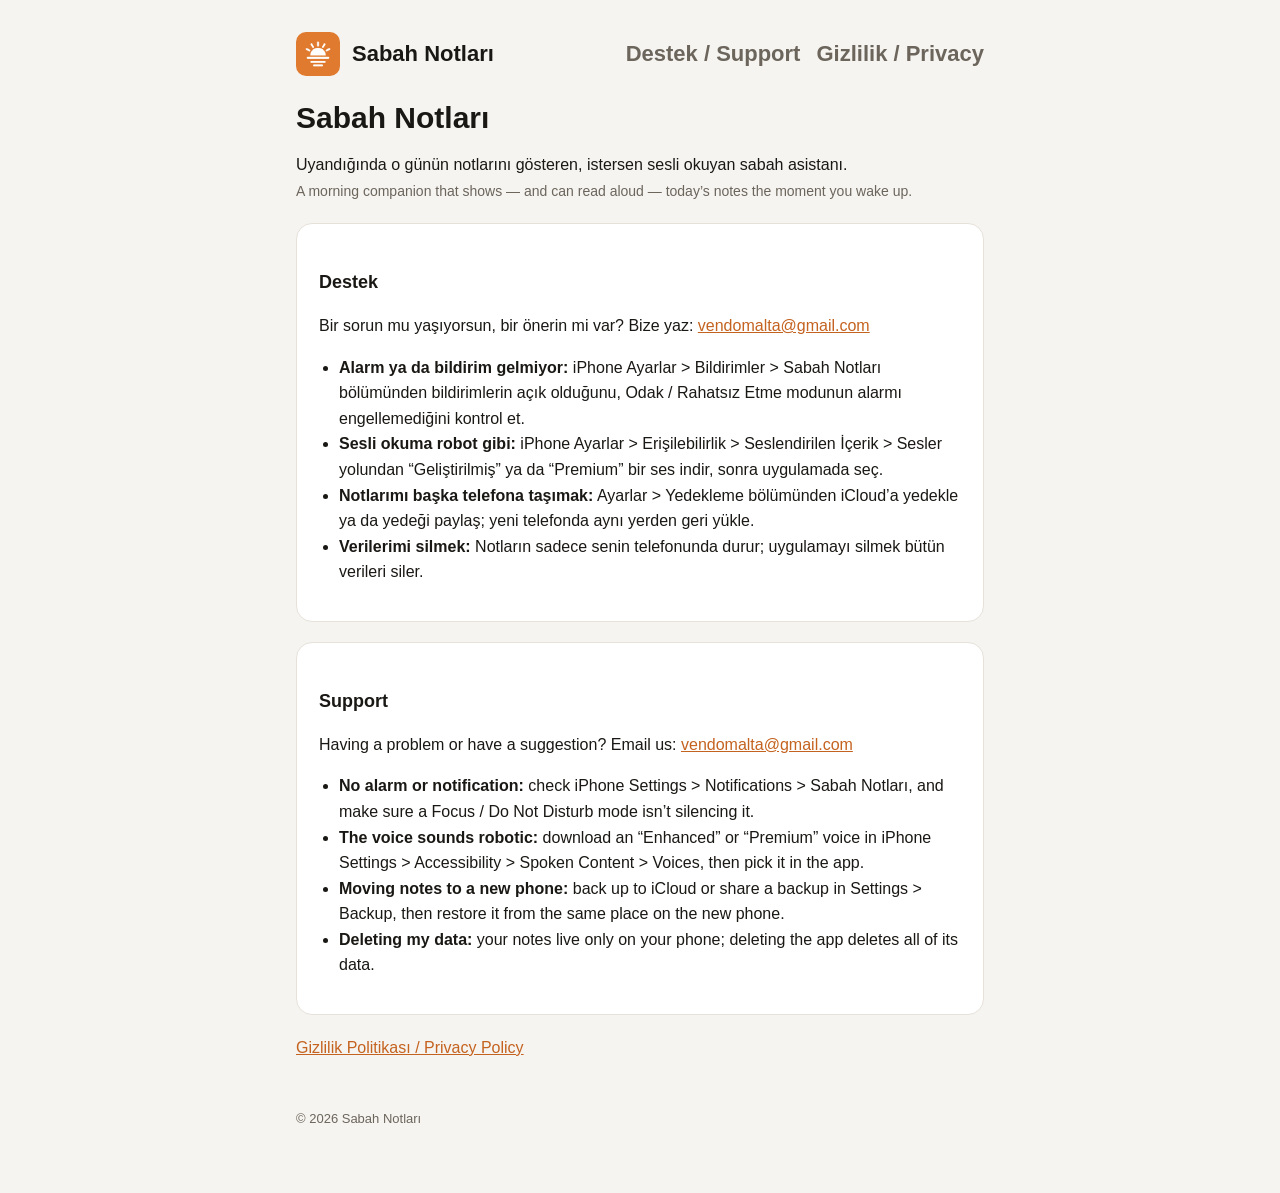
==== index.html @ 76b78f14 "Sabah Notları destek ve gizlilik sayfası Co-Authored-By: Claude Opus 5.5 <noreply@anthropic.com>" ====
<!doctype html>
<html lang="tr">
<head>
<meta charset="utf-8">
<meta name="viewport" content="width=device-width, initial-scale=1">
<title>Sabah Notları – Destek / Support</title>
<link rel="icon" href="favicon.png">
<link rel="stylesheet" href="style.css">
</head>
<body>
<div class="wrap">
  <header>
    <img src="logo.png" alt="">
    <a href="./">Sabah Notları</a>
    <nav><a href="./">Destek / Support</a><a href="privacy.html">Gizlilik / Privacy</a></nav>
  </header>

  <h1>Sabah Notları</h1>
  <p>Uyandığında o günün notlarını gösteren, istersen sesli okuyan sabah asistanı.<br>
  <span class="muted">A morning companion that shows — and can read aloud — today’s notes the moment you wake up.</span></p>

  <div class="card" lang="tr">
    <h2>Destek</h2>
    <p>Bir sorun mu yaşıyorsun, bir önerin mi var? Bize yaz: <a href="mailto:vendomalta@gmail.com">vendomalta@gmail.com</a></p>
    <ul>
      <li><strong>Alarm ya da bildirim gelmiyor:</strong> iPhone Ayarlar &gt; Bildirimler &gt; Sabah Notları bölümünden bildirimlerin açık olduğunu, Odak / Rahatsız Etme modunun alarmı engellemediğini kontrol et.</li>
      <li><strong>Sesli okuma robot gibi:</strong> iPhone Ayarlar &gt; Erişilebilirlik &gt; Seslendirilen İçerik &gt; Sesler yolundan “Geliştirilmiş” ya da “Premium” bir ses indir, sonra uygulamada seç.</li>
      <li><strong>Notlarımı başka telefona taşımak:</strong> Ayarlar &gt; Yedekleme bölümünden iCloud’a yedekle ya da yedeği paylaş; yeni telefonda aynı yerden geri yükle.</li>
      <li><strong>Verilerimi silmek:</strong> Notların sadece senin telefonunda durur; uygulamayı silmek bütün verileri siler.</li>
    </ul>
  </div>

  <div class="card" lang="en">
    <h2>Support</h2>
    <p>Having a problem or have a suggestion? Email us: <a href="mailto:vendomalta@gmail.com">vendomalta@gmail.com</a></p>
    <ul>
      <li><strong>No alarm or notification:</strong> check iPhone Settings &gt; Notifications &gt; Sabah Notları, and make sure a Focus / Do Not Disturb mode isn’t silencing it.</li>
      <li><strong>The voice sounds robotic:</strong> download an “Enhanced” or “Premium” voice in iPhone Settings &gt; Accessibility &gt; Spoken Content &gt; Voices, then pick it in the app.</li>
      <li><strong>Moving notes to a new phone:</strong> back up to iCloud or share a backup in Settings &gt; Backup, then restore it from the same place on the new phone.</li>
      <li><strong>Deleting my data:</strong> your notes live only on your phone; deleting the app deletes all of its data.</li>
    </ul>
  </div>

  <p><a href="privacy.html">Gizlilik Politikası / Privacy Policy</a></p>

  <footer>© 2026 Sabah Notları</footer>
</div>
</body>
</html>
---- style.css ----
:root {
  --bg: #f6f4f0;
  --card: #ffffff;
  --text: #1a1814;
  --muted: #6b655c;
  --brand: #c4621f;
  --line: #e6e1d9;
}
@media (prefers-color-scheme: dark) {
  :root {
    --bg: #0f0e0d;
    --card: #1a1917;
    --text: #f3f0eb;
    --muted: #a7a097;
    --brand: #f0954d;
    --line: #2f2c28;
  }
}
* { box-sizing: border-box; }
body {
  margin: 0;
  background: var(--bg);
  color: var(--text);
  font: 16px/1.6 -apple-system, BlinkMacSystemFont, "Segoe UI", Roboto, sans-serif;
}
.wrap { max-width: 720px; margin: 0 auto; padding: 32px 16px 64px; }
header { display: flex; align-items: center; gap: 12px; margin-bottom: 24px; flex-wrap: wrap; }
header img { width: 44px; height: 44px; border-radius: 10px; }
header a { color: inherit; text-decoration: none; font-weight: 700; font-size: 22px; }
nav { margin-left: auto; display: flex; gap: 16px; font-size: 14px; }
nav a { color: var(--muted); text-decoration: none; }
nav a:hover { color: var(--brand); }
h1 { font-size: 30px; line-height: 1.2; margin: 8px 0 4px; }
h2 { font-size: 18px; margin: 24px 0 6px; }
.muted { color: var(--muted); font-size: 14px; }
.card { background: var(--card); border: 1px solid var(--line); border-radius: 16px; padding: 20px 22px; margin: 20px 0; }
a { color: var(--brand); }
ul { padding-left: 20px; }
hr { border: 0; border-top: 1px solid var(--line); margin: 48px 0; }
footer { margin-top: 48px; font-size: 13px; color: var(--muted); }
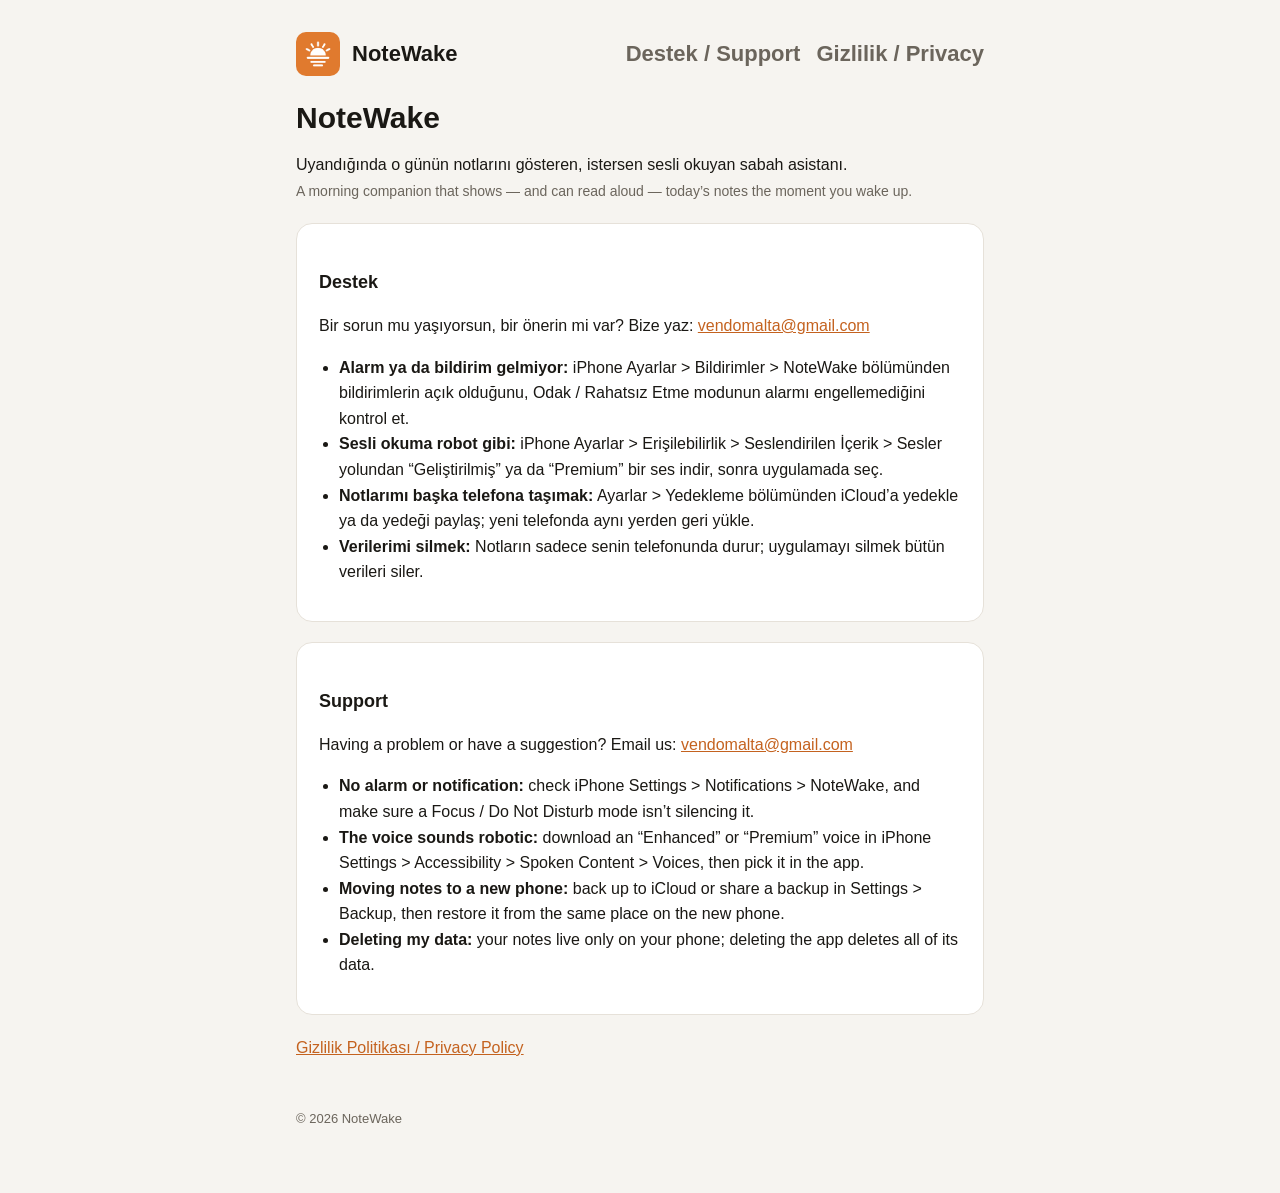
==== commit a1848ce3: "İsim: NoteWake Co-Authored-By: Claude Opus 5.5 <noreply@anthropic.com>" ====
--- a/index.html
+++ b/index.html
@@ -3,7 +3,7 @@
 <head>
 <meta charset="utf-8">
 <meta name="viewport" content="width=device-width, initial-scale=1">
-<title>Sabah Notları – Destek / Support</title>
+<title>NoteWake – Destek / Support</title>
 <link rel="icon" href="favicon.png">
 <link rel="stylesheet" href="style.css">
 </head>
@@ -11,11 +11,11 @@
 <div class="wrap">
   <header>
     <img src="logo.png" alt="">
-    <a href="./">Sabah Notları</a>
+    <a href="./">NoteWake</a>
     <nav><a href="./">Destek / Support</a><a href="privacy.html">Gizlilik / Privacy</a></nav>
   </header>
 
-  <h1>Sabah Notları</h1>
+  <h1>NoteWake</h1>
   <p>Uyandığında o günün notlarını gösteren, istersen sesli okuyan sabah asistanı.<br>
   <span class="muted">A morning companion that shows — and can read aloud — today’s notes the moment you wake up.</span></p>
 
@@ -23,7 +23,7 @@
     <h2>Destek</h2>
     <p>Bir sorun mu yaşıyorsun, bir önerin mi var? Bize yaz: <a href="mailto:vendomalta@gmail.com">vendomalta@gmail.com</a></p>
     <ul>
-      <li><strong>Alarm ya da bildirim gelmiyor:</strong> iPhone Ayarlar &gt; Bildirimler &gt; Sabah Notları bölümünden bildirimlerin açık olduğunu, Odak / Rahatsız Etme modunun alarmı engellemediğini kontrol et.</li>
+      <li><strong>Alarm ya da bildirim gelmiyor:</strong> iPhone Ayarlar &gt; Bildirimler &gt; NoteWake bölümünden bildirimlerin açık olduğunu, Odak / Rahatsız Etme modunun alarmı engellemediğini kontrol et.</li>
       <li><strong>Sesli okuma robot gibi:</strong> iPhone Ayarlar &gt; Erişilebilirlik &gt; Seslendirilen İçerik &gt; Sesler yolundan “Geliştirilmiş” ya da “Premium” bir ses indir, sonra uygulamada seç.</li>
       <li><strong>Notlarımı başka telefona taşımak:</strong> Ayarlar &gt; Yedekleme bölümünden iCloud’a yedekle ya da yedeği paylaş; yeni telefonda aynı yerden geri yükle.</li>
       <li><strong>Verilerimi silmek:</strong> Notların sadece senin telefonunda durur; uygulamayı silmek bütün verileri siler.</li>
@@ -34,7 +34,7 @@
     <h2>Support</h2>
     <p>Having a problem or have a suggestion? Email us: <a href="mailto:vendomalta@gmail.com">vendomalta@gmail.com</a></p>
     <ul>
-      <li><strong>No alarm or notification:</strong> check iPhone Settings &gt; Notifications &gt; Sabah Notları, and make sure a Focus / Do Not Disturb mode isn’t silencing it.</li>
+      <li><strong>No alarm or notification:</strong> check iPhone Settings &gt; Notifications &gt; NoteWake, and make sure a Focus / Do Not Disturb mode isn’t silencing it.</li>
       <li><strong>The voice sounds robotic:</strong> download an “Enhanced” or “Premium” voice in iPhone Settings &gt; Accessibility &gt; Spoken Content &gt; Voices, then pick it in the app.</li>
       <li><strong>Moving notes to a new phone:</strong> back up to iCloud or share a backup in Settings &gt; Backup, then restore it from the same place on the new phone.</li>
       <li><strong>Deleting my data:</strong> your notes live only on your phone; deleting the app deletes all of its data.</li>
@@ -43,7 +43,7 @@
 
   <p><a href="privacy.html">Gizlilik Politikası / Privacy Policy</a></p>
 
-  <footer>© 2026 Sabah Notları</footer>
+  <footer>© 2026 NoteWake</footer>
 </div>
 </body>
 </html>
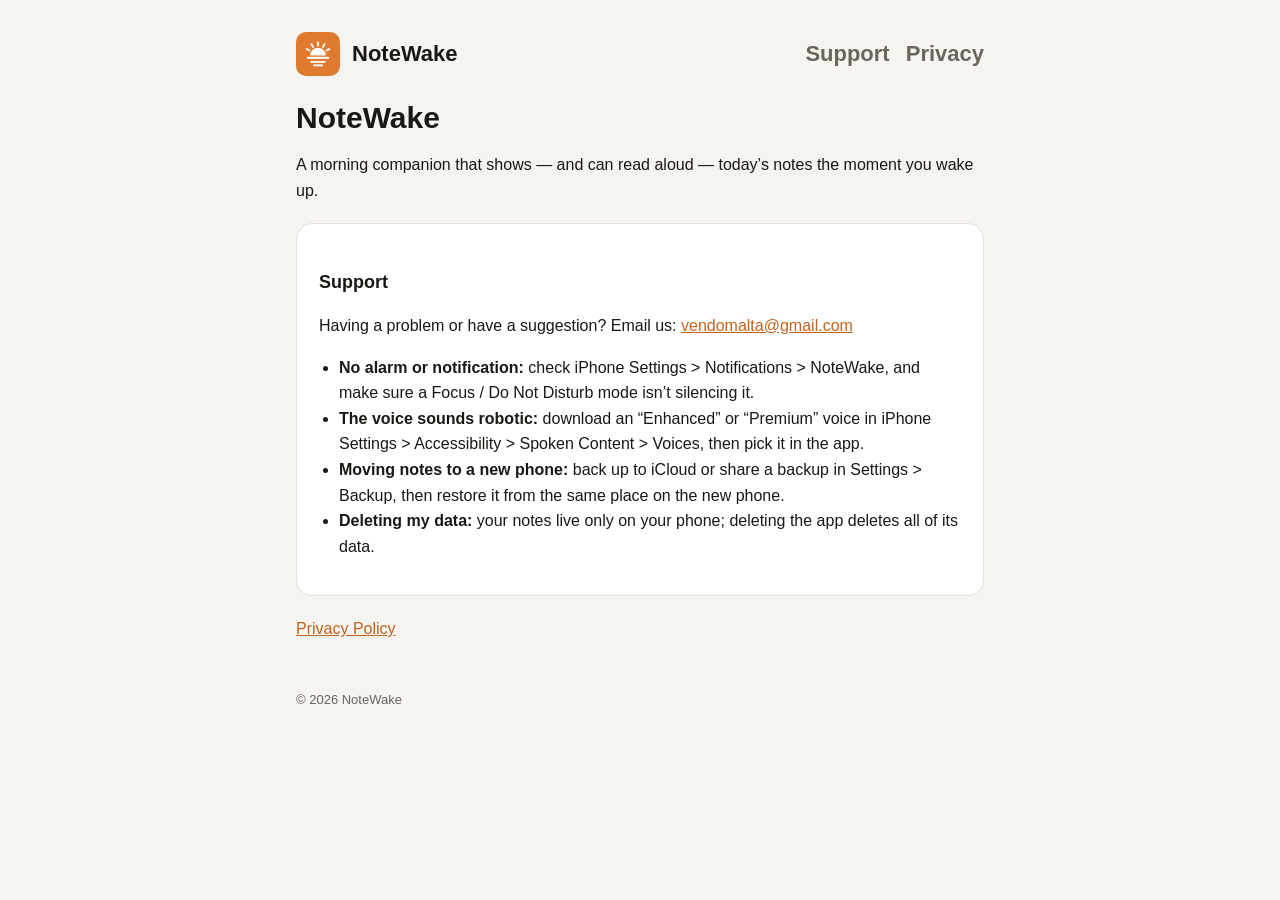
==== commit 279d21ce: "Site tamamen İngilizce Co-Authored-By: Claude Opus 5.5 <noreply@anthropic.com>" ====
--- a/index.html
+++ b/index.html
@@ -1,9 +1,9 @@
 <!doctype html>
-<html lang="tr">
+<html lang="en">
 <head>
 <meta charset="utf-8">
 <meta name="viewport" content="width=device-width, initial-scale=1">
-<title>NoteWake – Destek / Support</title>
+<title>NoteWake – Support</title>
 <link rel="icon" href="favicon.png">
 <link rel="stylesheet" href="style.css">
 </head>
@@ -12,23 +12,11 @@
   <header>
     <img src="logo.png" alt="">
     <a href="./">NoteWake</a>
-    <nav><a href="./">Destek / Support</a><a href="privacy.html">Gizlilik / Privacy</a></nav>
+    <nav><a href="./">Support</a><a href="privacy.html">Privacy</a></nav>
   </header>
 
   <h1>NoteWake</h1>
-  <p>Uyandığında o günün notlarını gösteren, istersen sesli okuyan sabah asistanı.<br>
-  <span class="muted">A morning companion that shows — and can read aloud — today’s notes the moment you wake up.</span></p>
-
-  <div class="card" lang="tr">
-    <h2>Destek</h2>
-    <p>Bir sorun mu yaşıyorsun, bir önerin mi var? Bize yaz: <a href="mailto:vendomalta@gmail.com">vendomalta@gmail.com</a></p>
-    <ul>
-      <li><strong>Alarm ya da bildirim gelmiyor:</strong> iPhone Ayarlar &gt; Bildirimler &gt; NoteWake bölümünden bildirimlerin açık olduğunu, Odak / Rahatsız Etme modunun alarmı engellemediğini kontrol et.</li>
-      <li><strong>Sesli okuma robot gibi:</strong> iPhone Ayarlar &gt; Erişilebilirlik &gt; Seslendirilen İçerik &gt; Sesler yolundan “Geliştirilmiş” ya da “Premium” bir ses indir, sonra uygulamada seç.</li>
-      <li><strong>Notlarımı başka telefona taşımak:</strong> Ayarlar &gt; Yedekleme bölümünden iCloud’a yedekle ya da yedeği paylaş; yeni telefonda aynı yerden geri yükle.</li>
-      <li><strong>Verilerimi silmek:</strong> Notların sadece senin telefonunda durur; uygulamayı silmek bütün verileri siler.</li>
-    </ul>
-  </div>
+  <p>A morning companion that shows — and can read aloud — today’s notes the moment you wake up.</p>
 
   <div class="card" lang="en">
     <h2>Support</h2>
@@ -41,7 +29,7 @@
     </ul>
   </div>
 
-  <p><a href="privacy.html">Gizlilik Politikası / Privacy Policy</a></p>
+  <p><a href="privacy.html">Privacy Policy</a></p>
 
   <footer>© 2026 NoteWake</footer>
 </div>
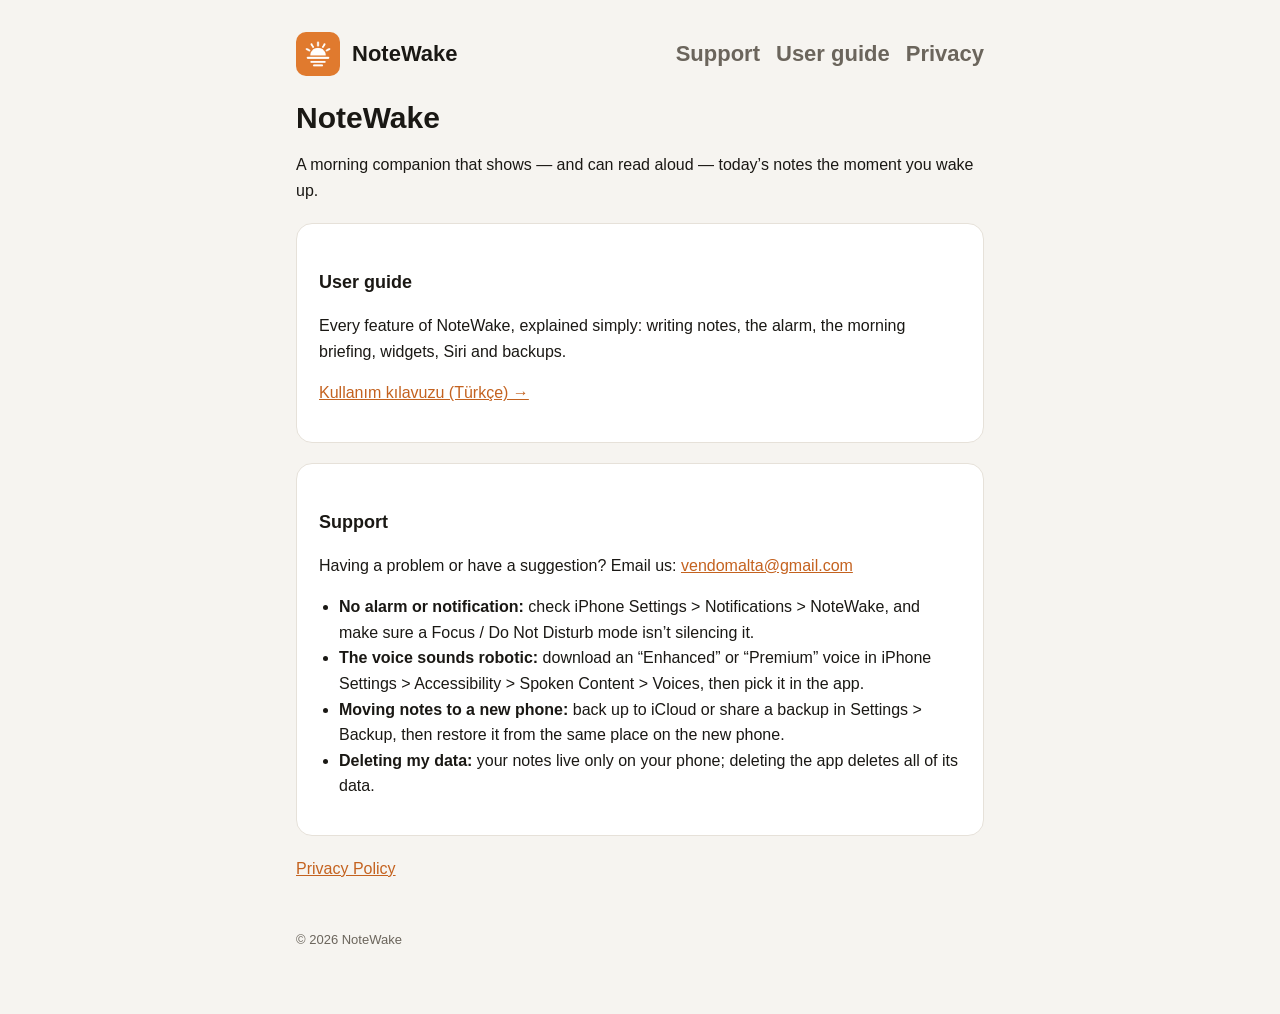
==== commit 9fabdb65: "Kullanım kılavuzu sayfası (Türkçe) ve ana sayfadan bağlantı Co-Authored-By: Claude Opus 5.5 <noreply" ====
--- a/index.html
+++ b/index.html
@@ -12,11 +12,17 @@
   <header>
     <img src="logo.png" alt="">
     <a href="./">NoteWake</a>
-    <nav><a href="./">Support</a><a href="privacy.html">Privacy</a></nav>
+    <nav><a href="./">Support</a><a href="guide.html">User guide</a><a href="privacy.html">Privacy</a></nav>
   </header>
 
   <h1>NoteWake</h1>
   <p>A morning companion that shows — and can read aloud — today’s notes the moment you wake up.</p>
+
+  <div class="card">
+    <h2>User guide</h2>
+    <p>Every feature of NoteWake, explained simply: writing notes, the alarm, the morning briefing, widgets, Siri and backups.</p>
+    <p><a href="guide.html" lang="tr">Kullanım kılavuzu (Türkçe) →</a></p>
+  </div>
 
   <div class="card" lang="en">
     <h2>Support</h2>
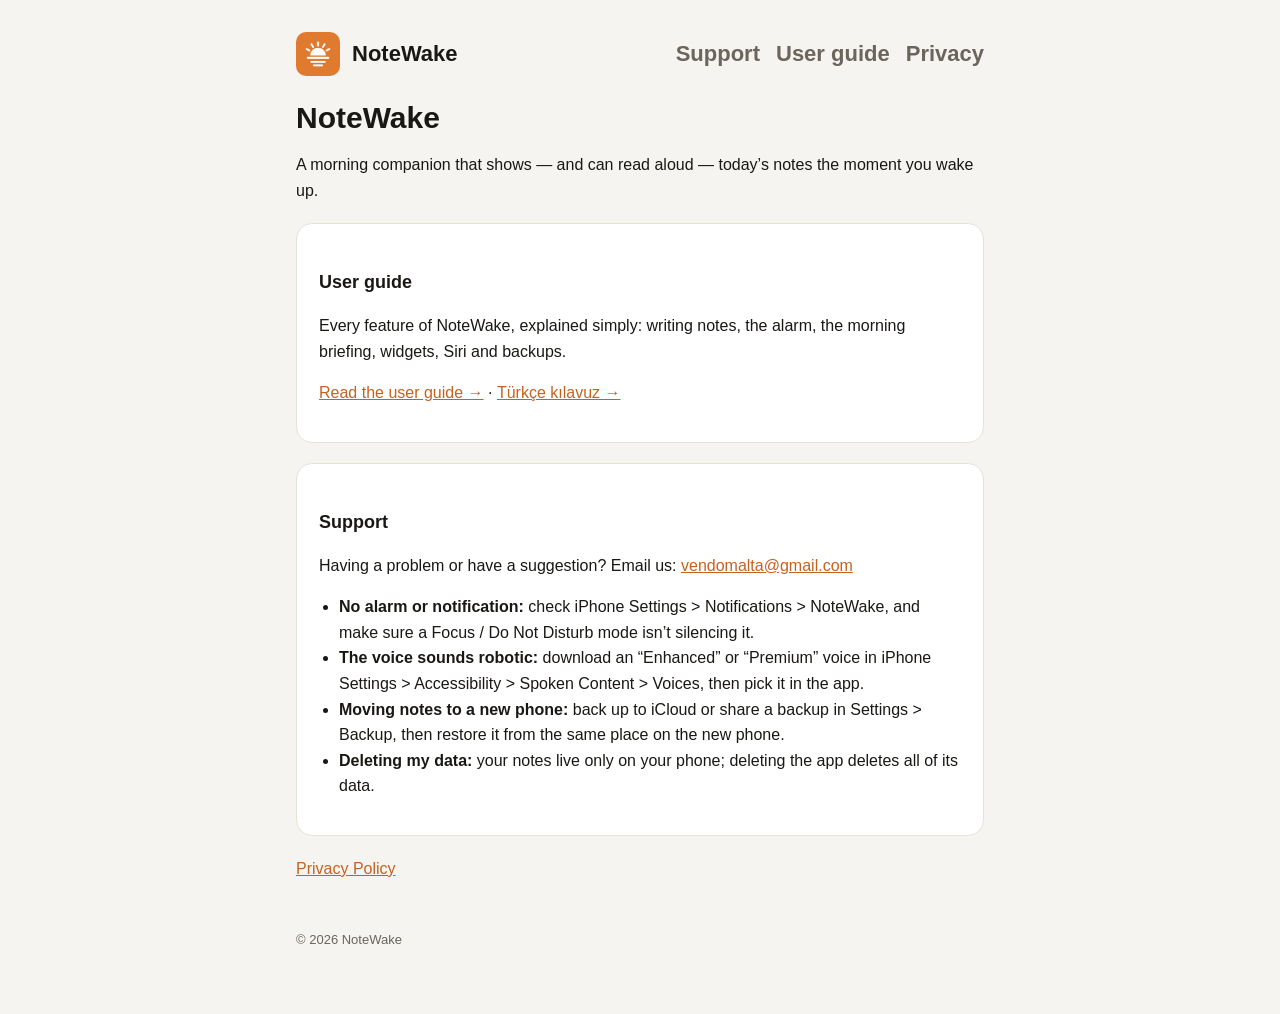
==== commit 274bb8e7: "Kullanım kılavuzu: İngilizce sürüm, sayfalar arası dil bağlantısı Co-Authored-By: Claude Opus 5.5 <n" ====
--- a/index.html
+++ b/index.html
@@ -12,7 +12,7 @@
   <header>
     <img src="logo.png" alt="">
     <a href="./">NoteWake</a>
-    <nav><a href="./">Support</a><a href="guide.html">User guide</a><a href="privacy.html">Privacy</a></nav>
+    <nav><a href="./">Support</a><a href="guide-en.html">User guide</a><a href="privacy.html">Privacy</a></nav>
   </header>
 
   <h1>NoteWake</h1>
@@ -21,7 +21,7 @@
   <div class="card">
     <h2>User guide</h2>
     <p>Every feature of NoteWake, explained simply: writing notes, the alarm, the morning briefing, widgets, Siri and backups.</p>
-    <p><a href="guide.html" lang="tr">Kullanım kılavuzu (Türkçe) →</a></p>
+    <p><a href="guide-en.html">Read the user guide →</a> · <a href="guide.html" lang="tr">Türkçe kılavuz →</a></p>
   </div>
 
   <div class="card" lang="en">
